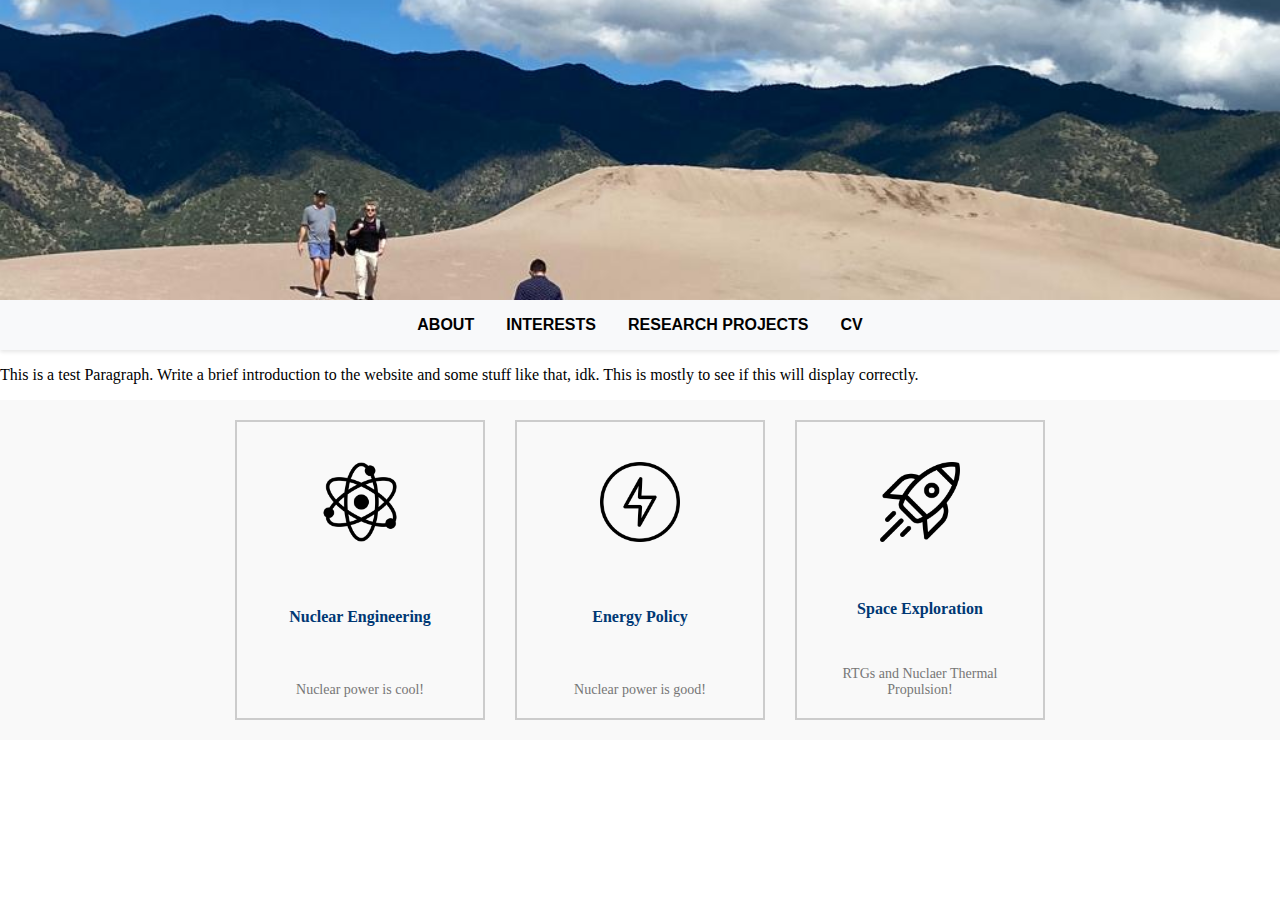
==== index.html @ 28cacda3 "largely restructured website filesystem, added some basic style elements to the main page" ====
<!DOCTYPE html>
<html>

<head>
    <title>Home | Dean Krueger</title>
    <link href="./css/styles.css" rel="stylesheet">
</head>


<body>
    <div id="banner">
      <!--<div class="content">
            <h1>Dean Krueger</h1>
        </div>-->
    </div>
    <header id="header">
        <div class="container">
            <nav class="navigation">
                <div class="content">
                    <ul class="menu">
                        <li><a href="./about.html">ABOUT</a></li>
                        <li class="menu-item-expanded">INTERESTS
                            <ul class="menu">
                                <li class="menu-item-expanded"><a href="./pages/nuclear_engineering.html">Nuclear Engineering</a></li>
                                <li class="menu-item-expanded"><a href="./pages/energy_policy.html">Energy Policy</a></li>
                                <li class="menu-item-expanded"><a href="./pages/space_exploration.html">Space Exploration</a></li>
                            </ul>
                        </li>
                        <li class="menu-item-expanded">RESEARCH PROJECTS
                            <ul class="menu">
                                <li class="menu-item-expanded"><a href="https://github.com/uw-reti/tricycle">Tricycle</a></li>
                                <li class="menu-item-expanded"><a href="https://github.com/cyclus/cyclus">Cyclus</a></li>
                            </ul>
                        </li>
                        <li>CV</li>
                    </ul>
                </div>
            </nav>
        </div>
    </header>
    <p>
        This is a test Paragraph. Write a brief introduction to the website and
        some stuff like that, idk. This is mostly to see if this will display
        correctly.
    </p>
    <div id="Interests">
        <ul>
            <li>
                <a href="./pages/nuclear_engineering.html" target="_blank">
                    <div class="interest-item">
                        <img src="./assets/icons/atomic.png" alt="Nuclear Engineering Icon">
                        <h3>Nuclear Engineering</h3>
                        <p>Nuclear power is cool!</p>
                    </div>
                </a>
            </li>
            <li>
                <a href="./pages/energy_policy.html" target="_blank">
                    <div class="interest-item">
                        <img src="./assets/icons/flash.png" alt="Energy Policy Icon">
                        <h3>Energy Policy</h3>
                        <p>Nuclear power is good!</p>
                    </div>
                </a>
            </li>
            <li>
                <a href="./pages/space_exploration.html" target="_blank">
                    <div class="interest-item">
                        <img src="./assets/icons/rocket.png" alt="Space Exploration Icon">
                        <h3>Space Exploration</h3>
                        <p>RTGs and Nuclaer Thermal Propulsion!</p>
                    </div>
                </a>
            </li>
        </ul>
    </div>
    
</html>
---- css/styles.css ----
/* Reset default styles for clean layout */
body, ul, li {
    margin: 0;
    padding: 0;
    list-style-type: none;
}

/* Style for the banner */
#banner {
    background-image: url("../assets/images/banner.jpeg");
    background-size: cover; /* Ensures the image covers the entire area */
    background-position: center; /* Centers the image */
    background-repeat: no-repeat; /* Prevents tiling of the image */
    height: 300px; /* Set a height for the banner */
    width: 100%;
    position: relative;
}

/* Header and navigation container */
#header {
    background-color: #f8f9fa; /* Light gray background */
    box-shadow: 0 2px 4px rgba(0, 0, 0, 0.1); /* Subtle shadow */
}

.navigation {
    display: flex;
    justify-content: center; /* Center align the nav */
    padding: 1em 0;
}

.navigation .menu {
    display: flex;
    gap: 2em; /* Spacing between main menu items */
}

.menu li {
    position: relative; /* Needed for submenu positioning */
    font-family: Arial, sans-serif;
    font-size: 1rem;
    text-transform: uppercase;
    font-weight: bold;
    cursor: pointer;
    transition: color 0.3s ease;
}

.menu li a {
    text-decoration: none;
    color: inherit;
}

.menu li:hover {
    color: #007bff; /* Change to a blue shade on hover */
}

/* Submenu styling */
.menu li .menu {
    display: none; /* Hidden by default */
    position: absolute;
    top: 100%; /* Position submenu below the parent */
    left: 0;
    background-color: #ffffff; /* White background */
    box-shadow: 0 2px 4px rgba(0, 0, 0, 0.2); /* Subtle shadow */
    padding: 0.5em 0;
    z-index: 10;
    min-width: 200px; /* Ensure enough width for submenu items */
}

.menu li .menu li {
    padding: 0.5em 1em;
    text-transform: none;
    font-weight: normal;
}

.menu li .menu li:hover {
    background-color: #f1f1f1; /* Light gray background on hover */
    color: #007bff; /* Match hover color */
}

/* Show submenu on hover */
.menu-item-expanded:hover .menu {
    display: block; /* Display submenu */
}

/* Interests Section Styling */
#Interests {
    display: flex;
    justify-content: center; /* Center the entire row */
    align-items: flex-start; /* Align items to the top */
    padding: 20px;
    background-color: #f9f9f9; /* Optional: background for the section */
}

#Interests ul {
    list-style: none; /* Remove bullets from the list */
    display: flex;
    gap: 30px; /* Space between the items */
    padding: 0;
    margin: 0;
}

#Interests li {
    text-align: center; /* Center align each item */
}

#Interests a {
    text-decoration: none; /* Remove underline from links */
    color: black; /* Text color */
}

.interest-item {
    border: 2px solid #ccc; /* Border for each block */
    padding: 20px;
    transition: transform 0.3s, border-color 0.3s; /* Hover effects */
    display: flex;
    flex-direction: column; /* Stack content vertically */
    align-items: center; /* Center items inside the block */
    justify-content: space-between; /* Distribute space evenly */
    width: 250px; /* Set a fixed width */
    height: 300px; /* Set a fixed height */
    box-sizing: border-box; /* Include padding/borders in the size */
}

.interest-item:hover {
    transform: scale(1.05); /* Slight zoom on hover */
    border-color: #003874; /* Change border color on hover */
}

.interest-item img {
    width: 80px; /* Adjust icon size */
    height: 80px;
    margin-bottom: 10px; /* Space between the icon and text */
    margin-top: 20px;
}

.interest-item h3 {
    font-size: 16px; /* Adjust text size */
    font-family: Copperplate;
    color: #003874;
    margin: 0; /* Remove default margin */
}

.interest-item p {
    font-size: 14px; /* Paragraph size */
    font-family: Cambria;
    color: rgb(118, 118, 118);
    text-align: center; /* Center-align the text */
    margin: 0; /* Remove default margins */
}
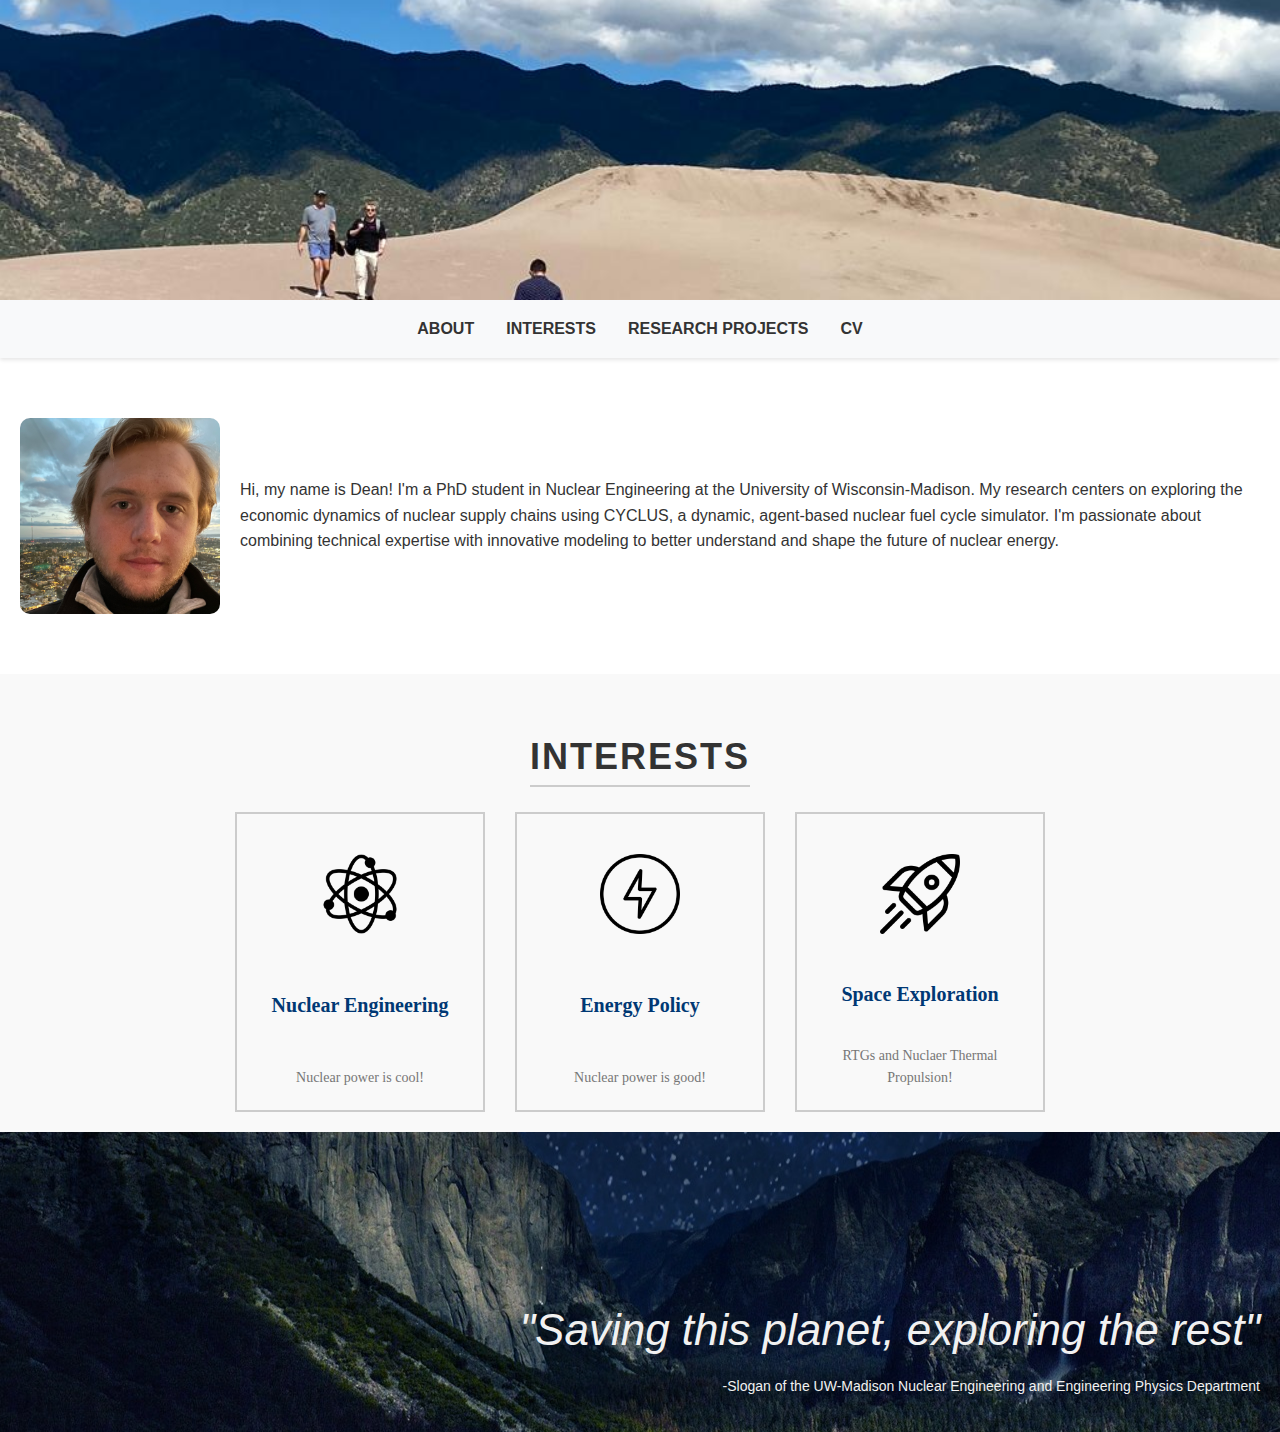
==== commit bad09c57: "added a bit of homepage content and relevant style" ====
--- a/index.html
+++ b/index.html
@@ -8,11 +8,8 @@
 
 
 <body>
-    <div id="banner">
-      <!--<div class="content">
-            <h1>Dean Krueger</h1>
-        </div>-->
-    </div>
+    <!--Banner and Nav Bar (goes at the top of every page)-->
+    <div id="banner"></div>
     <header id="header">
         <div class="container">
             <nav class="navigation">
@@ -38,17 +35,28 @@
             </nav>
         </div>
     </header>
-    <p>
-        This is a test Paragraph. Write a brief introduction to the website and
-        some stuff like that, idk. This is mostly to see if this will display
-        correctly.
-    </p>
-    <div id="Interests">
+
+    <!--Start of Content for the Page-->
+    <div class="eye-catch">
+        <img src="./assets/images/dean-headshot.jpeg">
+        <div class="eye-catch-content">
+            <p>
+                Hi, my name is Dean! I'm a PhD student in Nuclear Engineering at the University of Wisconsin-Madison. 
+                My research centers on exploring the economic dynamics of nuclear supply chains using CYCLUS, a 
+                dynamic, agent-based nuclear fuel cycle simulator. I'm passionate about combining technical expertise 
+                with innovative modeling to better understand and shape the future of nuclear energy.
+            </p>
+        </div>
+    </div>
+    <div id="interests">
+        <div class="interest-header">
+            <h1>Interests</h1>
+        </div>
         <ul>
             <li>
                 <a href="./pages/nuclear_engineering.html" target="_blank">
                     <div class="interest-item">
-                        <img src="./assets/icons/atomic.png" alt="Nuclear Engineering Icon">
+                        <img src="./assets/icons/atomic.png" alt="image: Flaticon.com">
                         <h3>Nuclear Engineering</h3>
                         <p>Nuclear power is cool!</p>
                     </div>
@@ -57,7 +65,7 @@
             <li>
                 <a href="./pages/energy_policy.html" target="_blank">
                     <div class="interest-item">
-                        <img src="./assets/icons/flash.png" alt="Energy Policy Icon">
+                        <img src="./assets/icons/flash.png" alt="image: Flaticon.com">
                         <h3>Energy Policy</h3>
                         <p>Nuclear power is good!</p>
                     </div>
@@ -66,7 +74,7 @@
             <li>
                 <a href="./pages/space_exploration.html" target="_blank">
                     <div class="interest-item">
-                        <img src="./assets/icons/rocket.png" alt="Space Exploration Icon">
+                        <img src="./assets/icons/rocket.png" alt="image: Flaticon.com">
                         <h3>Space Exploration</h3>
                         <p>RTGs and Nuclaer Thermal Propulsion!</p>
                     </div>
@@ -74,5 +82,11 @@
             </li>
         </ul>
     </div>
-    
+
+    <div class="image-and-quote">
+        <div class="text-content">    
+            <p class="quote">"Saving this planet, exploring the rest"</p>
+            <p class="quote-attribution">-Slogan of the UW-Madison Nuclear Engineering and Engineering Physics Department</p>
+        </div>
+    </div>
 </html>--- a/css/styles.css
+++ b/css/styles.css
@@ -3,6 +3,25 @@
     margin: 0;
     padding: 0;
     list-style-type: none;
+    font-family: 'Copperplate', sans-serif; /* Use Copperplate for the entire website */
+    color: #333; /* Charcoal gray text color */
+    line-height: 1.6; /* Improve line spacing for readability */
+}
+
+/* Style for the eye-catch section */
+.eye-catch {
+    display: flex; /* Lay out the image and text side by side */
+    align-items: center; /* Vertically align the content */
+    justify-content: center; /* Horizontally center the content */
+    margin: 40px 0; /* Add some margin to give space around this section */
+    padding: 20px;
+}
+
+.eye-catch img {
+    max-width: 200px; /* Set the image size */
+    border-radius: 10px; /* Make the image round */
+    margin-right: 20px; /* Add space between the image and the text */
+    object-fit: cover; /* Ensure the image is cropped to fit within the size */
 }
 
 /* Style for the banner */
@@ -16,6 +35,17 @@
     position: relative;
 }
 
+#banner .content h1 {
+    font-family: Copperplate;
+    color: white;
+    font-size: 40px;
+    position: absolute;
+    bottom: 20px;
+    left: 20px;
+    border: 2px solid white;
+    padding: 5px; /* Optional: Adds spacing inside the border */
+}
+
 /* Header and navigation container */
 #header {
     background-color: #f8f9fa; /* Light gray background */
@@ -49,7 +79,7 @@
 }
 
 .menu li:hover {
-    color: #007bff; /* Change to a blue shade on hover */
+    color: #003874; /* Change to a blue shade on hover */
 }
 
 /* Submenu styling */
@@ -73,7 +103,7 @@
 
 .menu li .menu li:hover {
     background-color: #f1f1f1; /* Light gray background on hover */
-    color: #007bff; /* Match hover color */
+    color: #003874; /* Match hover color */
 }
 
 /* Show submenu on hover */
@@ -82,15 +112,16 @@
 }
 
 /* Interests Section Styling */
-#Interests {
-    display: flex;
+#interests {
+    display: flex;
+    flex-direction: column;
     justify-content: center; /* Center the entire row */
-    align-items: flex-start; /* Align items to the top */
+    align-items: center; /* Align items to the top */
     padding: 20px;
     background-color: #f9f9f9; /* Optional: background for the section */
 }
 
-#Interests ul {
+#interests ul {
     list-style: none; /* Remove bullets from the list */
     display: flex;
     gap: 30px; /* Space between the items */
@@ -98,13 +129,29 @@
     margin: 0;
 }
 
-#Interests li {
+#interests li {
     text-align: center; /* Center align each item */
 }
 
-#Interests a {
+#interests a {
     text-decoration: none; /* Remove underline from links */
     color: black; /* Text color */
+}
+
+.interest-header {
+    text-align: center; /* Center the header text */
+    margin-top: 0px; /* Add space above the header */
+    padding: 0px; /* Add some padding inside the section */
+}
+
+.interest-header h1 {
+    font-family: 'Copperplate', sans-serif; /* Match the font style */
+    font-size: 36px; /* Adjust font size for visibility */
+    color: #333; /* Use a neutral dark gray for text */
+    border-bottom: 2px solid #ccc; /* Add a decorative border above */
+    padding-top: 10px; /* Add space between the border and the text */
+    text-transform: uppercase; /* Make the text uppercase for emphasis */
+    letter-spacing: 2px; /* Add spacing between letters for style */
 }
 
 .interest-item {
@@ -133,7 +180,7 @@
 }
 
 .interest-item h3 {
-    font-size: 16px; /* Adjust text size */
+    font-size: 20px; /* Adjust text size */
     font-family: Copperplate;
     color: #003874;
     margin: 0; /* Remove default margin */
@@ -145,4 +192,36 @@
     color: rgb(118, 118, 118);
     text-align: center; /* Center-align the text */
     margin: 0; /* Remove default margins */
-}+}
+.image-and-quote {
+    background-image: url("../assets/images/quote-background.jpg"); /* Light background for contrast (optional) */
+    height: 300px;
+    width: 100%;
+    object-fit: cover;
+    background-position: 25% 75%;
+    position: relative;
+    /*box-shadow: 0 4px 6px rgba(0, 0, 0, 0.1); /* Subtle shadow for depth */
+}
+
+.image-and-quote .text-content {
+    display: flex; /* Create a vertical layout for the quote and attribution */
+    flex-direction: column; /* Stack the quote and attribution vertically */
+    position: absolute;
+    bottom: 20px;
+    right: 20px;
+}
+
+.image-and-quote .quote {
+    font-size: 44px; /* Large text for the quote */
+    color: #f1f1f1; /* Gray color for the text */
+    font-style: italic; /* Italicize the quote for emphasis */
+    margin: 0; /* Remove default paragraph margins */
+}
+
+.image-and-quote .quote-attribution {
+    font-size: 14px; /* Slightly smaller font for the attribution */
+    color: #f1f1f1; /* Same gray color as the quote */
+    margin-top: 10px; /* Space between the quote and the attribution */
+    text-align: right; /* Align attribution to the right */
+}
+
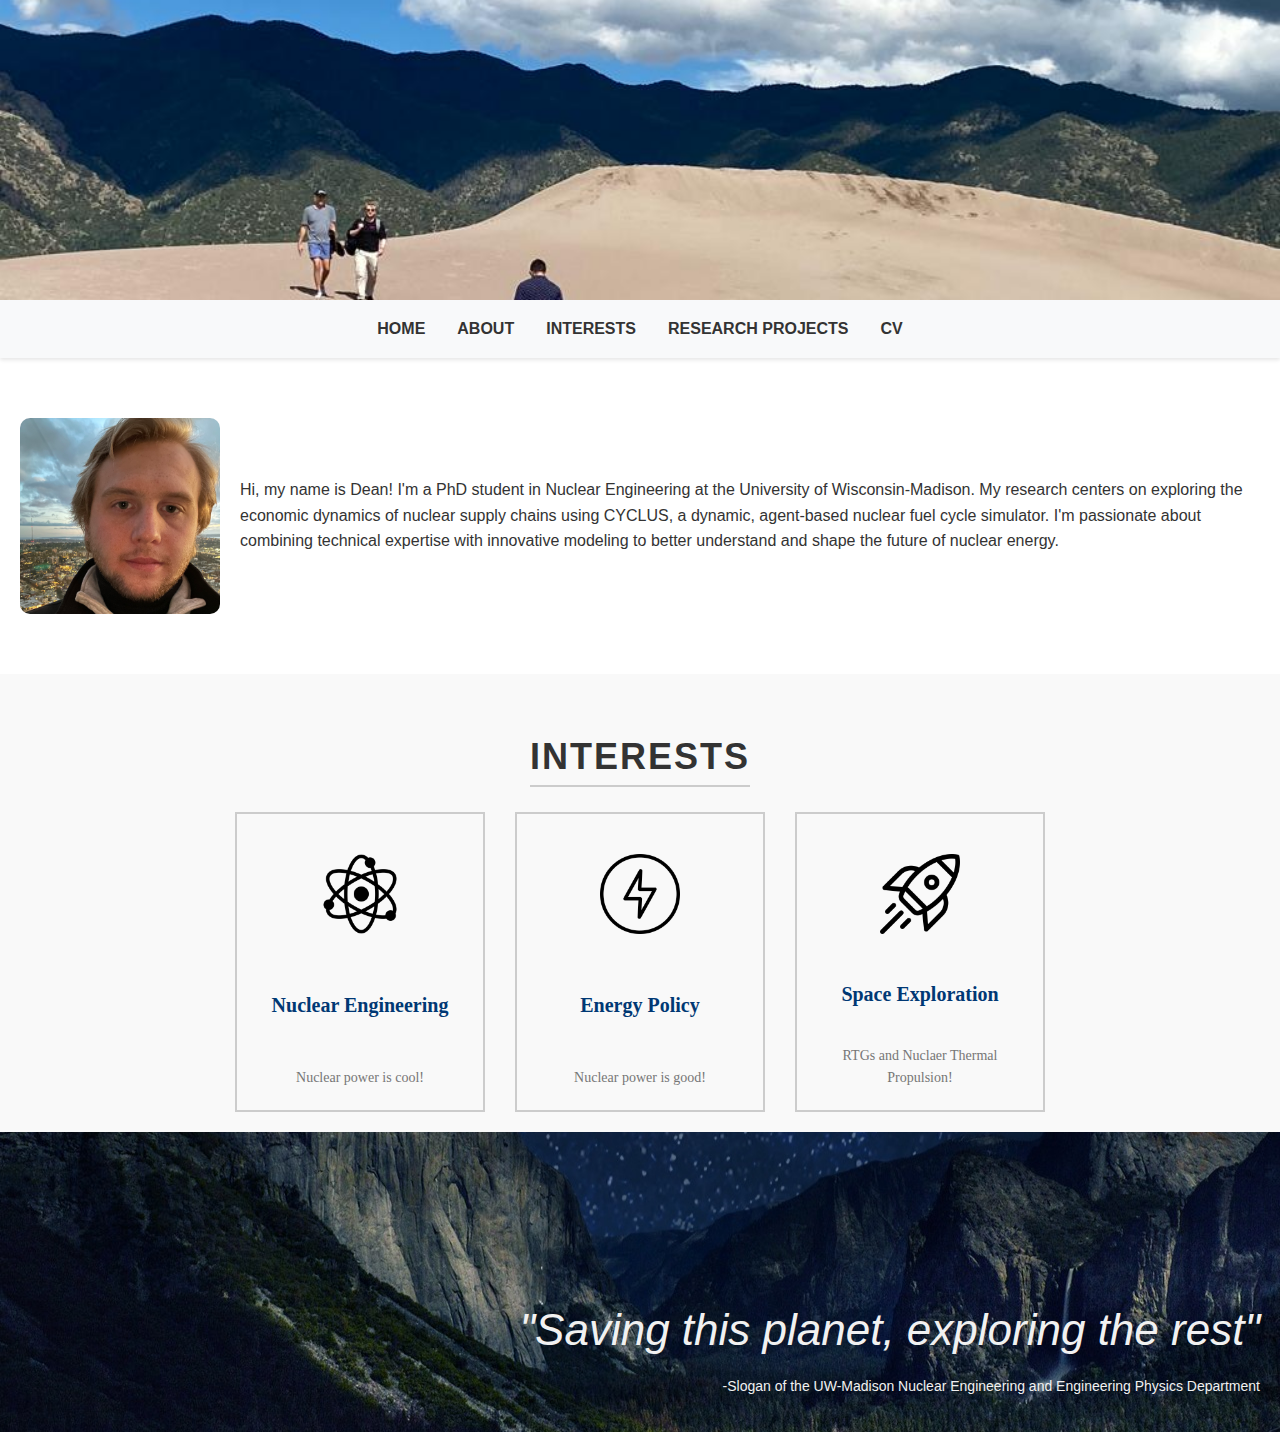
==== commit 90383aa5: "added home button to navbar" ====
--- a/index.html
+++ b/index.html
@@ -15,6 +15,7 @@
             <nav class="navigation">
                 <div class="content">
                     <ul class="menu">
+                        <li><a href="./index.html">HOME</a></li>
                         <li><a href="./about.html">ABOUT</a></li>
                         <li class="menu-item-expanded">INTERESTS
                             <ul class="menu">
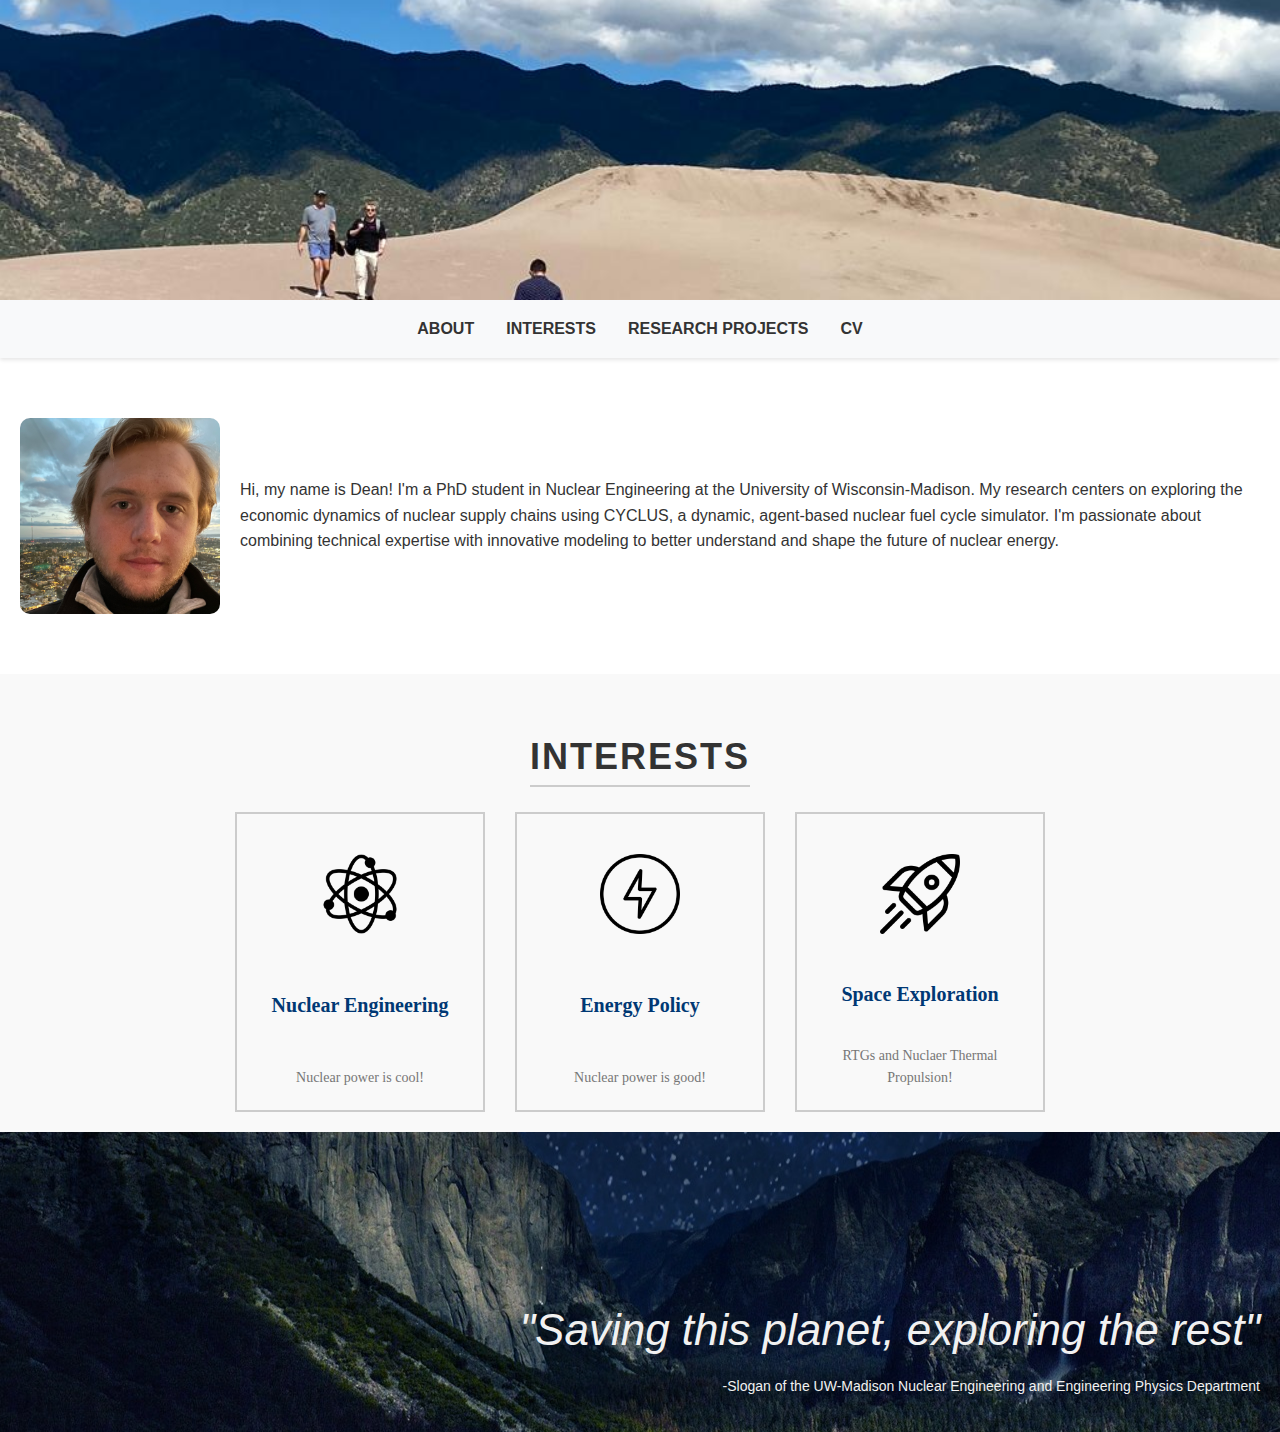
==== commit da26e942: "added CV to navbar" ====
--- a/index.html
+++ b/index.html
@@ -15,7 +15,6 @@
             <nav class="navigation">
                 <div class="content">
                     <ul class="menu">
-                        <li><a href="./index.html">HOME</a></li>
                         <li><a href="./about.html">ABOUT</a></li>
                         <li class="menu-item-expanded">INTERESTS
                             <ul class="menu">
@@ -30,7 +29,7 @@
                                 <li class="menu-item-expanded"><a href="https://github.com/cyclus/cyclus">Cyclus</a></li>
                             </ul>
                         </li>
-                        <li>CV</li>
+                        <li><a href="./files/Dean-Krueger-Resume.pdf" target="_blank">CV</a></li>
                     </ul>
                 </div>
             </nav>
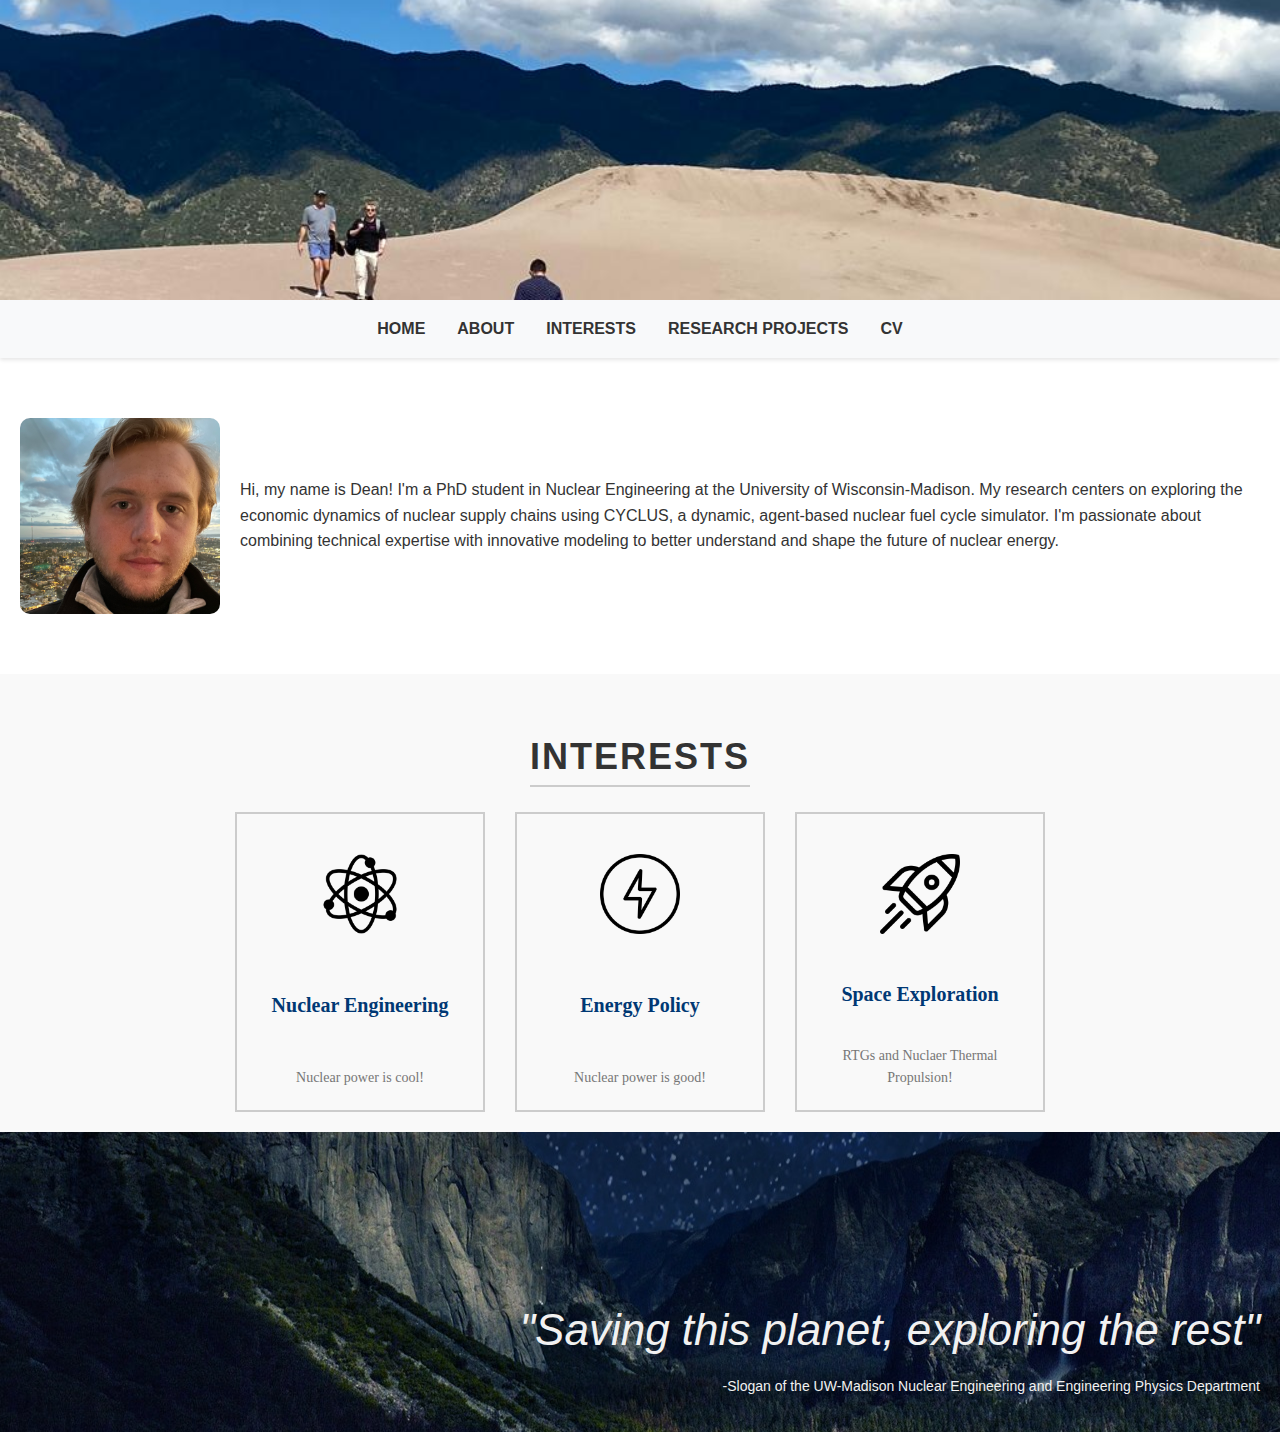
==== commit 0bf2f2db: "Merge pull request #23 from dean-krueger/add-cv" ====
--- a/index.html
+++ b/index.html
@@ -15,6 +15,7 @@
             <nav class="navigation">
                 <div class="content">
                     <ul class="menu">
+                        <li><a href="./index.html">HOME</a></li>
                         <li><a href="./about.html">ABOUT</a></li>
                         <li class="menu-item-expanded">INTERESTS
                             <ul class="menu">
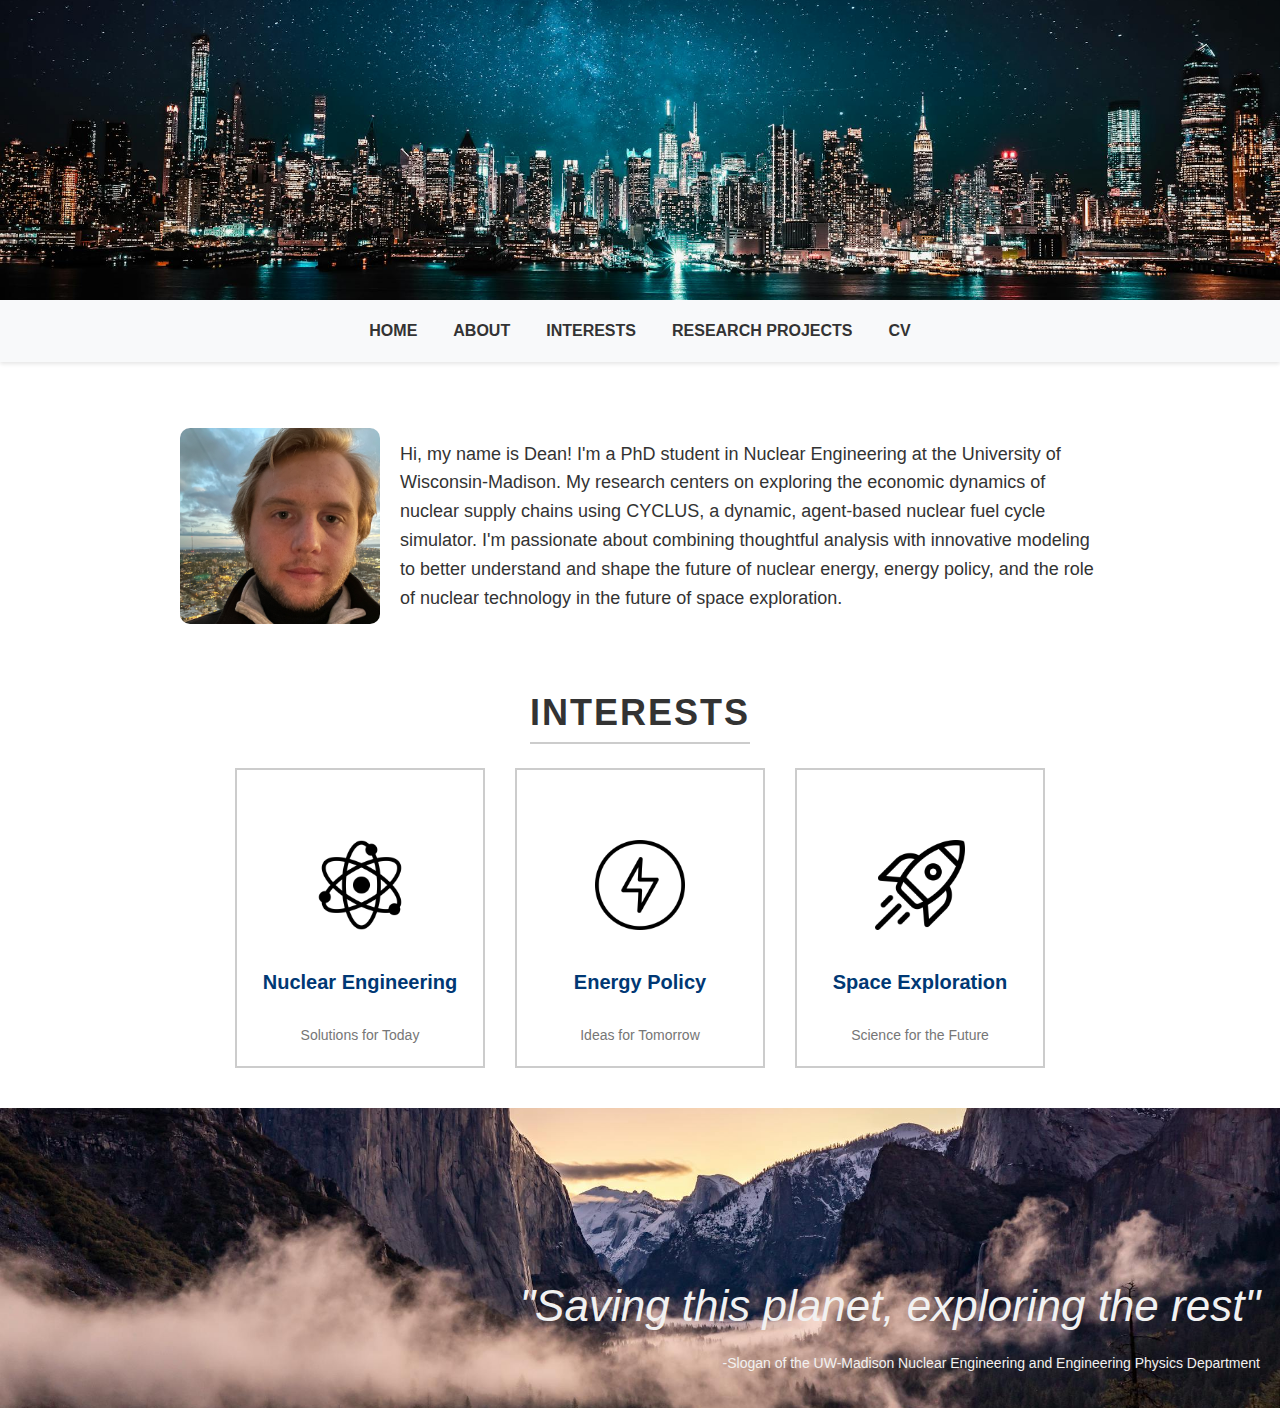
==== commit 76975900: "made some basic style refinements to the home page" ====
--- a/index.html
+++ b/index.html
@@ -38,50 +38,53 @@
     </header>
 
     <!--Start of Content for the Page-->
-    <div class="eye-catch">
-        <img src="./assets/images/dean-headshot.jpeg">
-        <div class="eye-catch-content">
-            <p>
-                Hi, my name is Dean! I'm a PhD student in Nuclear Engineering at the University of Wisconsin-Madison. 
-                My research centers on exploring the economic dynamics of nuclear supply chains using CYCLUS, a 
-                dynamic, agent-based nuclear fuel cycle simulator. I'm passionate about combining technical expertise 
-                with innovative modeling to better understand and shape the future of nuclear energy.
-            </p>
+    <div class="main-body">
+        <div class="eye-catch">
+            <img src="./assets/images/dean-headshot.jpeg">
+            <div class="eye-catch-content">
+                <p>
+                    Hi, my name is Dean! I'm a PhD student in Nuclear Engineering at the University of Wisconsin-Madison. 
+                    My research centers on exploring the economic dynamics of nuclear supply chains using CYCLUS, a 
+                    dynamic, agent-based nuclear fuel cycle simulator. I'm passionate about combining thoughtful analysis 
+                    with innovative modeling to better understand and shape the future of nuclear energy, energy policy, and
+                    the role of nuclear technology in the future of space exploration.
+                </p>
+            </div>
         </div>
-    </div>
-    <div id="interests">
-        <div class="interest-header">
-            <h1>Interests</h1>
+        <div id="interests">
+            <div class="interest-header">
+                <h1>Interests</h1>
+            </div>
+            <ul>
+                <li>
+                    <a href="./pages/nuclear_engineering.html" target="_blank">
+                        <div class="interest-item">
+                            <img src="./assets/icons/atomic.png" alt="image: Flaticon.com">
+                            <h3>Nuclear Engineering</h3>
+                            <p>Solutions for Today</p>
+                        </div>
+                    </a>
+                </li>
+                <li>
+                    <a href="./pages/energy_policy.html" target="_blank">
+                        <div class="interest-item">
+                            <img src="./assets/icons/flash.png" alt="image: Flaticon.com">
+                            <h3>Energy Policy</h3>
+                            <p>Ideas for Tomorrow</p>
+                        </div>
+                    </a>
+                </li>
+                <li>
+                    <a href="./pages/space_exploration.html" target="_blank">
+                        <div class="interest-item">
+                            <img src="./assets/icons/rocket.png" alt="image: Flaticon.com">
+                            <h3>Space Exploration</h3>
+                            <p>Science for the Future</p>
+                        </div>
+                    </a>
+                </li>
+            </ul>
         </div>
-        <ul>
-            <li>
-                <a href="./pages/nuclear_engineering.html" target="_blank">
-                    <div class="interest-item">
-                        <img src="./assets/icons/atomic.png" alt="image: Flaticon.com">
-                        <h3>Nuclear Engineering</h3>
-                        <p>Nuclear power is cool!</p>
-                    </div>
-                </a>
-            </li>
-            <li>
-                <a href="./pages/energy_policy.html" target="_blank">
-                    <div class="interest-item">
-                        <img src="./assets/icons/flash.png" alt="image: Flaticon.com">
-                        <h3>Energy Policy</h3>
-                        <p>Nuclear power is good!</p>
-                    </div>
-                </a>
-            </li>
-            <li>
-                <a href="./pages/space_exploration.html" target="_blank">
-                    <div class="interest-item">
-                        <img src="./assets/icons/rocket.png" alt="image: Flaticon.com">
-                        <h3>Space Exploration</h3>
-                        <p>RTGs and Nuclaer Thermal Propulsion!</p>
-                    </div>
-                </a>
-            </li>
-        </ul>
     </div>
 
     <div class="image-and-quote">
--- a/css/styles.css
+++ b/css/styles.css
@@ -3,9 +3,16 @@
     margin: 0;
     padding: 0;
     list-style-type: none;
-    font-family: 'Copperplate', sans-serif; /* Use Copperplate for the entire website */
+    font-family: "Arial";
+    font-size: 18px;
     color: #333; /* Charcoal gray text color */
     line-height: 1.6; /* Improve line spacing for readability */
+}
+
+.main-body {
+    height: 100%;
+    width: calc(100% * (3 /4));
+    margin: auto;
 }
 
 /* Style for the eye-catch section */
@@ -13,7 +20,7 @@
     display: flex; /* Lay out the image and text side by side */
     align-items: center; /* Vertically align the content */
     justify-content: center; /* Horizontally center the content */
-    margin: 40px 0; /* Add some margin to give space around this section */
+    margin: 40px 0 0 0; /* Add some margin to give space around this section */
     padding: 20px;
 }
 
@@ -26,7 +33,7 @@
 
 /* Style for the banner */
 #banner {
-    background-image: url("../assets/images/banner.jpeg");
+    background-image: url("../assets/images/NYC.jpeg");
     background-size: cover; /* Ensures the image covers the entire area */
     background-position: center; /* Centers the image */
     background-repeat: no-repeat; /* Prevents tiling of the image */
@@ -36,7 +43,7 @@
 }
 
 #banner .content h1 {
-    font-family: Copperplate;
+    font-family: "Arial";
     color: white;
     font-size: 40px;
     position: absolute;
@@ -117,8 +124,8 @@
     flex-direction: column;
     justify-content: center; /* Center the entire row */
     align-items: center; /* Align items to the top */
-    padding: 20px;
-    background-color: #f9f9f9; /* Optional: background for the section */
+    padding: 0px 0 40px 0;
+    background-color: #ffffff; /* Optional: background for the section */
 }
 
 #interests ul {
@@ -145,7 +152,7 @@
 }
 
 .interest-header h1 {
-    font-family: 'Copperplate', sans-serif; /* Match the font style */
+    font-family: "Arial"; /* Match the font style */
     font-size: 36px; /* Adjust font size for visibility */
     color: #333; /* Use a neutral dark gray for text */
     border-bottom: 2px solid #ccc; /* Add a decorative border above */
@@ -168,37 +175,37 @@
 }
 
 .interest-item:hover {
-    transform: scale(1.05); /* Slight zoom on hover */
+    transform: scale(1.15); /* Slight zoom on hover */
     border-color: #003874; /* Change border color on hover */
 }
 
 .interest-item img {
-    width: 80px; /* Adjust icon size */
-    height: 80px;
+    width: 90px; /* Adjust icon size */
+    height: 90px;
     margin-bottom: 10px; /* Space between the icon and text */
-    margin-top: 20px;
+    margin-top: 50px;
 }
 
 .interest-item h3 {
     font-size: 20px; /* Adjust text size */
-    font-family: Copperplate;
+    font-family: "Arial";
     color: #003874;
     margin: 0; /* Remove default margin */
 }
 
 .interest-item p {
     font-size: 14px; /* Paragraph size */
-    font-family: Cambria;
+    font-family: "Arial";
     color: rgb(118, 118, 118);
     text-align: center; /* Center-align the text */
     margin: 0; /* Remove default margins */
 }
 .image-and-quote {
-    background-image: url("../assets/images/quote-background.jpg"); /* Light background for contrast (optional) */
+    background-image: url("../assets/images/quote-background.jpeg"); /* Light background for contrast (optional) */
     height: 300px;
     width: 100%;
-    object-fit: cover;
-    background-position: 25% 75%;
+    background-size: cover;
+    background-position: 0% 45%;
     position: relative;
     /*box-shadow: 0 4px 6px rgba(0, 0, 0, 0.1); /* Subtle shadow for depth */
 }
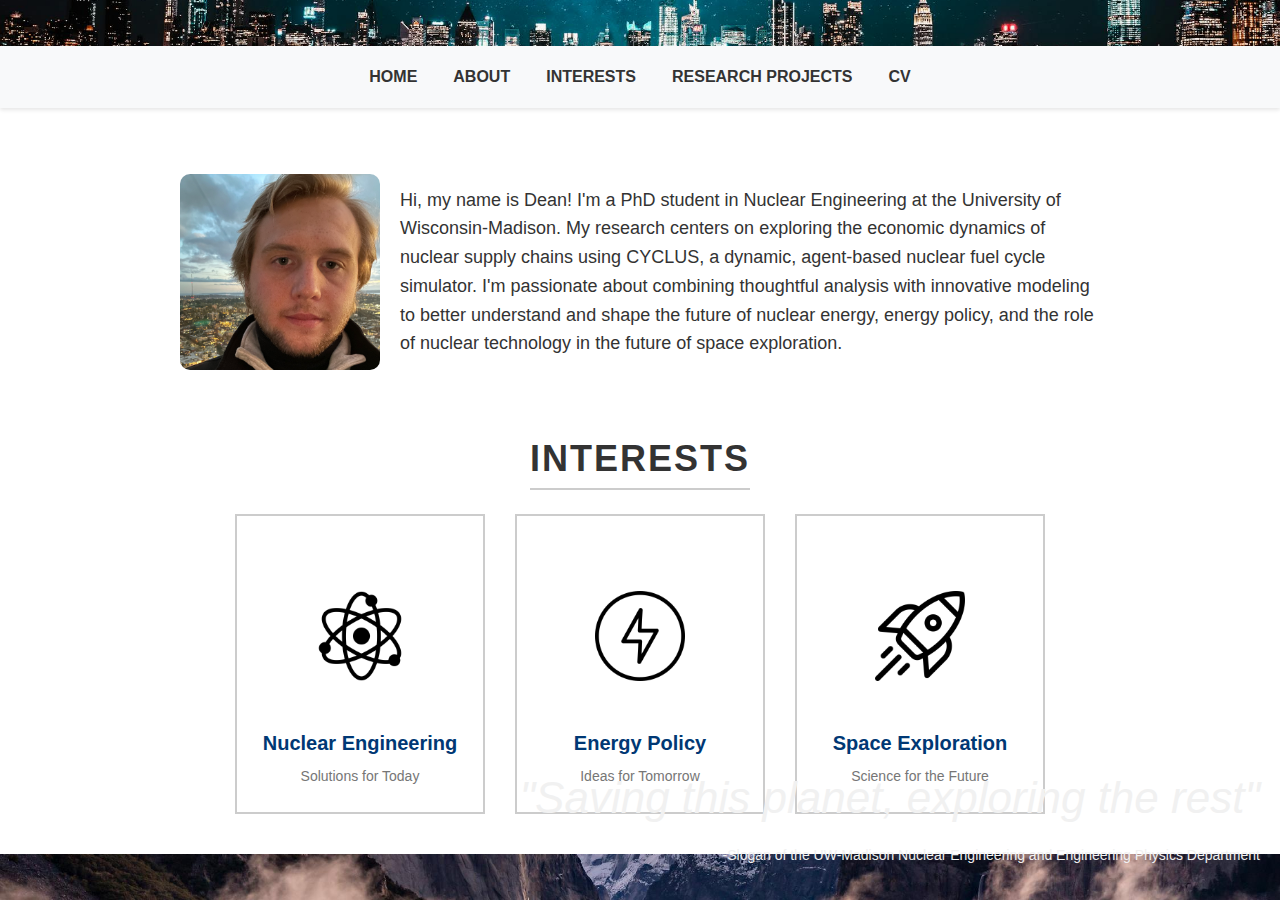
==== commit ff59fb7b: "added under construction text to unpopulated pages, adjusted interest button text" ====
--- a/index.html
+++ b/index.html
@@ -38,7 +38,7 @@
     </header>
 
     <!--Start of Content for the Page-->
-    <div class="main-body">
+    <div class="main-content">
         <div class="eye-catch">
             <img src="./assets/images/dean-headshot.jpeg">
             <div class="eye-catch-content">
--- a/css/styles.css
+++ b/css/styles.css
@@ -9,10 +9,18 @@
     line-height: 1.6; /* Improve line spacing for readability */
 }
 
-.main-body {
+html,
+    body {
+        height: 100%;
+        margin: 0;
+        display: flex;
+        flex-direction: column;
+    }
+.main-content {
     height: 100%;
     width: calc(100% * (3 /4));
     margin: auto;
+    flex: 1;
 }
 
 /* Style for the eye-catch section */
@@ -72,7 +80,7 @@
 
 .menu li {
     position: relative; /* Needed for submenu positioning */
-    font-family: Arial, sans-serif;
+    font-family: Arial;
     font-size: 1rem;
     text-transform: uppercase;
     font-weight: bold;
@@ -163,7 +171,7 @@
 
 .interest-item {
     border: 2px solid #ccc; /* Border for each block */
-    padding: 20px;
+    padding: 25px;
     transition: transform 0.3s, border-color 0.3s; /* Hover effects */
     display: flex;
     flex-direction: column; /* Stack content vertically */
@@ -182,7 +190,7 @@
 .interest-item img {
     width: 90px; /* Adjust icon size */
     height: 90px;
-    margin-bottom: 10px; /* Space between the icon and text */
+    margin-bottom: 40px; /* Space between the icon and text */
     margin-top: 50px;
 }
 
